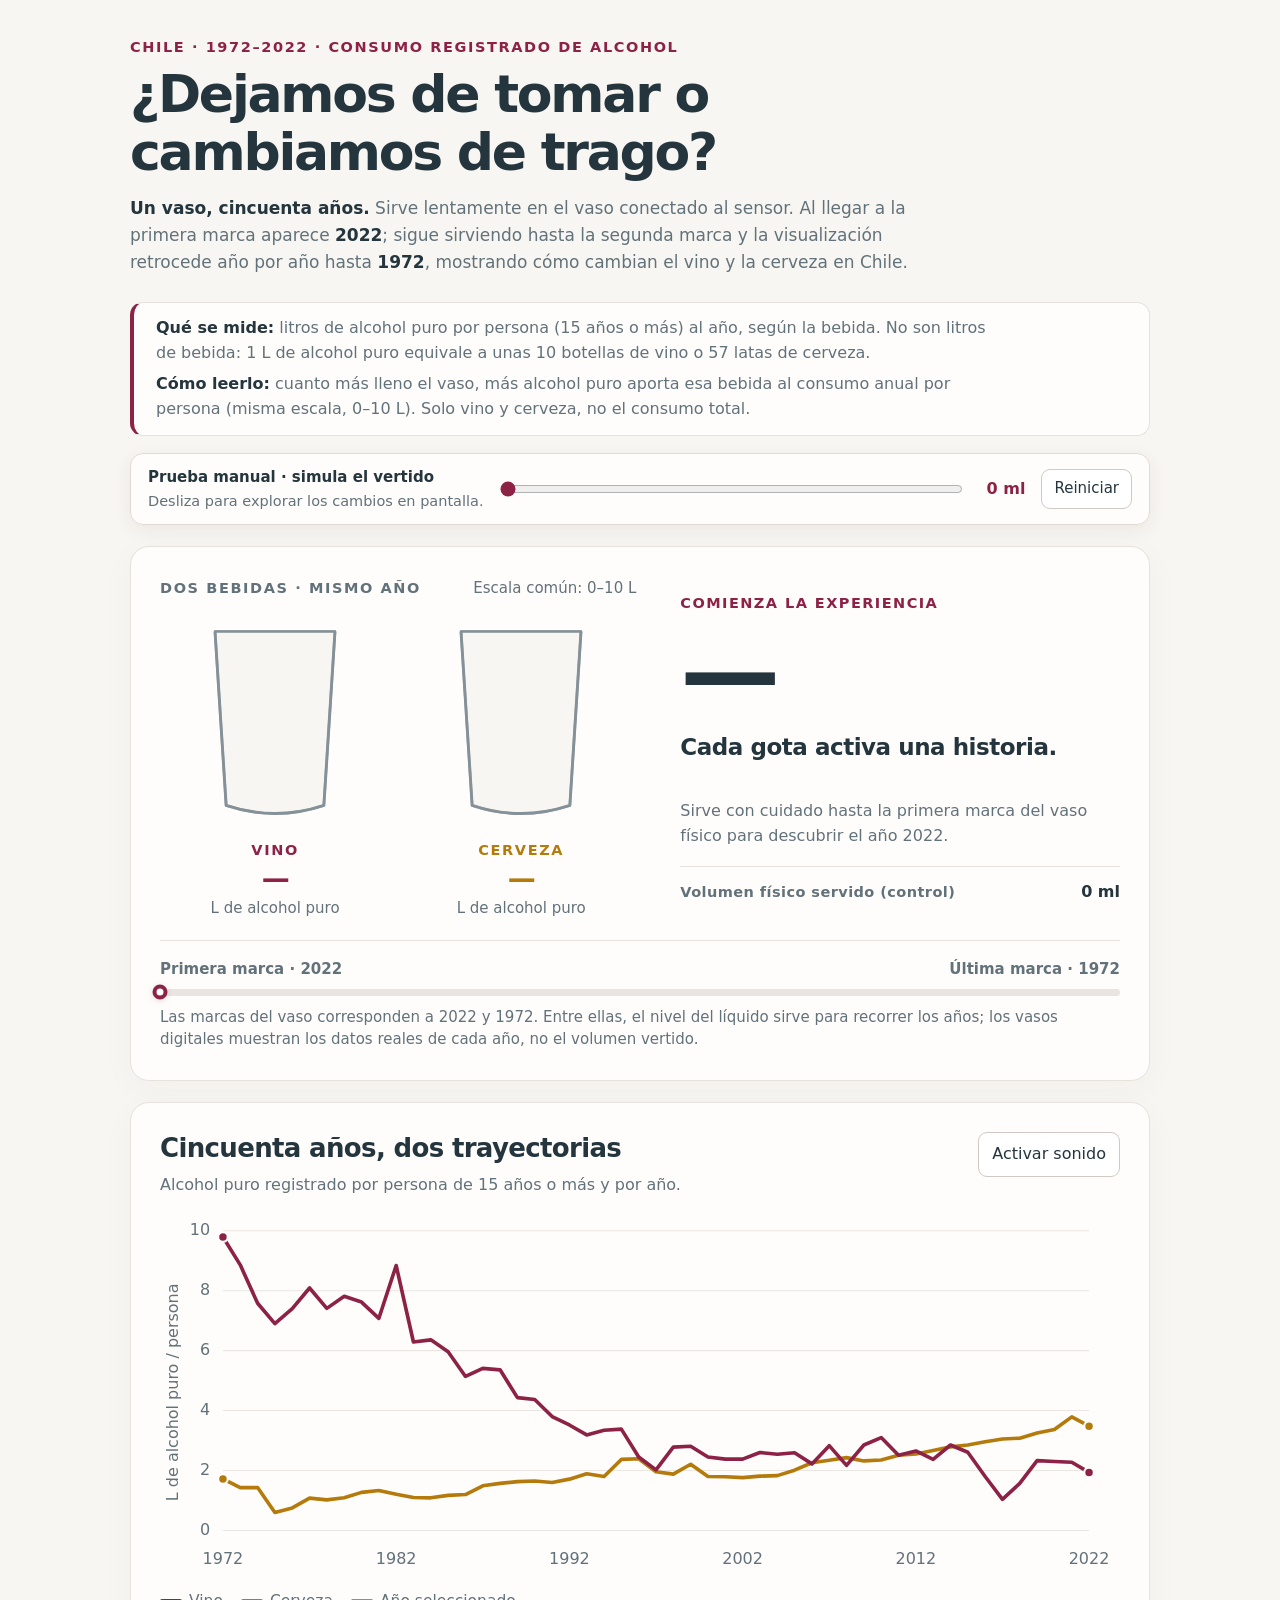
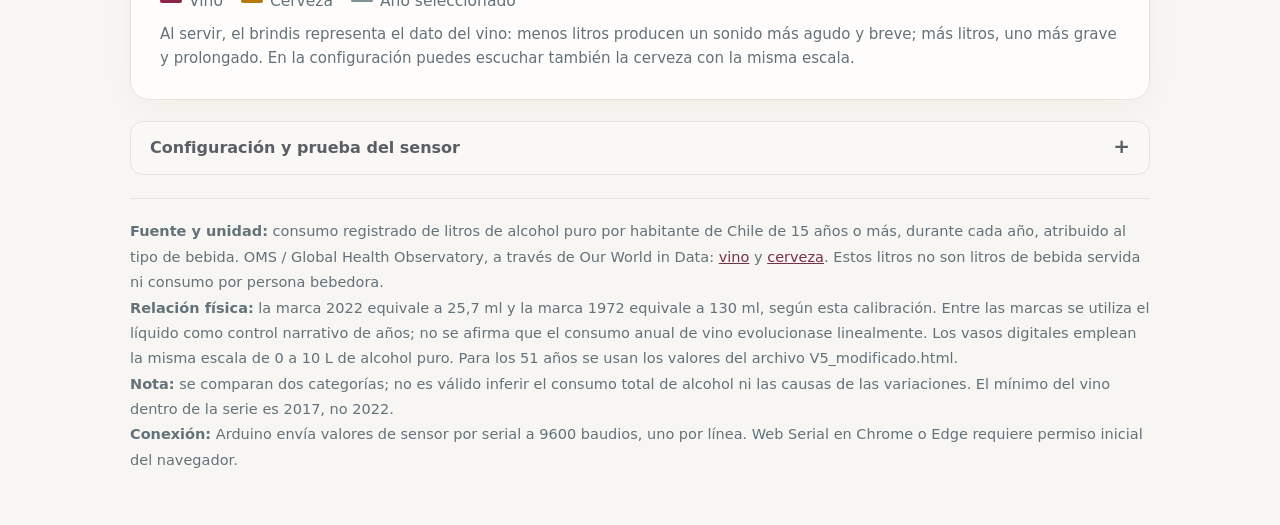
==== VersionFinal/index.html @ 6b710e1b "Version final" ====
<!doctype html>
<html lang="es">
<head>
<meta charset="utf-8">
<meta name="viewport" content="width=device-width, initial-scale=1, viewport-fit=cover">
<title>Chile · Un vaso, cincuenta años</title>
<link rel="stylesheet" href="styles.css">
</head>
<body><main>
<header>
  <div class="eyebrow">Chile · 1972–2022 · Consumo registrado de alcohol</div>
  <div class="header-actions">
    <div class="head-copy">
      <h1>¿Dejamos de tomar o cambiamos de trago?</h1>
      <p class="lead"><strong>Un vaso, cincuenta años.</strong> Sirve lentamente en el vaso conectado al sensor. Al llegar a la primera marca aparece <strong>2022</strong>; sigue sirviendo hasta la segunda marca y la visualización retrocede año por año hasta <strong>1972</strong>, mostrando cómo cambian el vino y la cerveza en Chile.</p>
    </div>
  </div>
</header>

<section class="context" aria-label="Qué se mide">
  <p><strong>Qué se mide:</strong> litros de alcohol puro por persona (15 años o más) al año, según la bebida. No son litros de bebida: 1 L de alcohol puro equivale a unas 10 botellas de vino o 57 latas de cerveza.</p>
  <p><strong>Cómo leerlo:</strong> cuanto más lleno el vaso, más alcohol puro aporta esa bebida al consumo anual por persona (misma escala, 0–10 L). Solo vino y cerveza, no el consumo total.</p>
</section>

<section class="manual-control" id="controlManual" aria-label="Control para probar la visualización sin Arduino">
  <div class="manual-intro">
    <label for="sim">Prueba manual · simula el vertido</label>
    <span class="manual-help">Desliza para explorar los cambios en pantalla.</span>
  </div>
  <div class="manual-input">
    <input id="sim" type="range" min="0" max="150" step="0.5" value="0" aria-label="Nivel simulado en mililitros">
    <span class="manual-number" id="simValor">0 ml</span>
  </div>
  <button id="reiniciar" type="button" class="manual-reset">Reiniciar</button>
</section>

<section class="card" aria-label="Recorrido interactivo por los años">
  <div class="story-layout">
    <div>
      <div class="glass-top"><p class="micro">Dos bebidas · mismo año</p><p class="note footnote">Escala común: 0–10 L</p></div>
      <div class="glass-grid">
        <div class="glass-item">
          <svg viewBox="0 0 210 265" role="img" aria-label="Cantidad anual de alcohol puro proveniente del vino en el año seleccionado">
            <defs><clipPath id="clipV"><path d="M35 25 L48 228 Q105 247 162 228 L175 25 Z"/></clipPath></defs>
            <path d="M35 25 L48 228 Q105 247 162 228 L175 25 Z" fill="#f8f6f2" stroke="#a8b0b4" stroke-width="3" stroke-linejoin="round"/>
            <g clip-path="url(#clipV)"><rect id="liqV" x="30" y="233" width="150" height="0" fill="#8d2247" opacity=".82"/></g>
            <path d="M35 25 L48 228 Q105 247 162 228 L175 25" fill="none" stroke="#849198" stroke-width="3.4" stroke-linejoin="round"/>
            <path d="M35 25 H175" stroke="#849198" stroke-width="2.5" stroke-linecap="round"/>
          </svg>
          <div class="name w">VINO</div>
          <div class="amount w" id="vinoValor">—</div>
          <div class="small">L de alcohol puro</div>
        </div>
        <div class="glass-item">
          <svg viewBox="0 0 210 265" role="img" aria-label="Cantidad anual de alcohol puro proveniente de la cerveza en el año seleccionado">
            <defs><clipPath id="clipC"><path d="M35 25 L48 228 Q105 247 162 228 L175 25 Z"/></clipPath></defs>
            <path d="M35 25 L48 228 Q105 247 162 228 L175 25 Z" fill="#f8f6f2" stroke="#a8b0b4" stroke-width="3" stroke-linejoin="round"/>
            <g clip-path="url(#clipC)"><rect id="liqC" x="30" y="233" width="150" height="0" fill="#b47b0c" opacity=".82"/></g>
            <path d="M35 25 L48 228 Q105 247 162 228 L175 25" fill="none" stroke="#849198" stroke-width="3.4" stroke-linejoin="round"/>
            <path d="M35 25 H175" stroke="#849198" stroke-width="2.5" stroke-linecap="round"/>
          </svg>
          <div class="name b">CERVEZA</div>
          <div class="amount b" id="cervezaValor">—</div>
          <div class="small">L de alcohol puro</div>
        </div>
      </div>
    </div>
    <div class="story-panel" aria-live="polite" aria-atomic="true">
      <div class="phase" id="fase">Comienza la experiencia</div>
      <div class="year" id="anioActual">—</div>
      <div class="story-title" id="tituloEtapa">Cada gota activa una historia.</div>
      <p class="story-description" id="descEtapa">Sirve con cuidado hasta la primera marca del vaso físico para descubrir el año 2022.</p>
      <div class="reading"><span class="micro">Volumen físico servido (control)</span><span class="value" id="mlFisico">0 ml</span></div>
    </div>
  </div>
  <div class="progress-section">
    <div class="progress-caption"><span>Primera marca · 2022</span><span>Última marca · 1972</span></div>
    <div class="progress-track" role="progressbar" aria-label="Recorrido desde 2022 hacia 1972" aria-valuemin="0" aria-valuemax="100" aria-valuenow="0" id="barraProgreso"><div class="progress-fill" id="progreso"></div><div class="progress-head" id="cabeza"></div></div>
    <p class="progress-help" id="ayudaProgreso">Las marcas del vaso corresponden a 2022 y 1972. Entre ellas, el nivel del líquido sirve para recorrer los años; los vasos digitales muestran los datos reales de cada año, no el volumen vertido.</p>
  </div>
</section>

<section class="card" aria-label="Gráfico temporal comparativo">
  <div class="chart-top"><div><h2>Cincuenta años, dos trayectorias</h2><p id="subGraf">Alcohol puro registrado por persona de 15 años o más y por año.</p></div><button id="sonido" type="button" aria-pressed="false">Activar sonido</button></div>
  <div class="chart-scroll" role="region" aria-label="Gráfico temporal desplazable horizontalmente">
    <svg id="chart" viewBox="0 0 900 355" role="img" aria-label="Gráfico de líneas del consumo de vino y cerveza en Chile entre 1972 y 2022, con el año seleccionado destacado"></svg>
  </div>
  <div class="legend"><span class="key"><i class="sw sw-wine"></i>Vino</span><span class="key"><i class="sw sw-beer"></i>Cerveza</span><span class="key"><i class="sw sw-selected"></i>Año seleccionado</span></div><p class="footnote">Al servir, el brindis representa el dato del vino: menos litros producen un sonido más agudo y breve; más litros, uno más grave y prolongado. En la configuración puedes escuchar también la cerveza con la misma escala.</p>
</section>

<section class="card reveal" id="revelacion" hidden aria-label="Conclusión de la experiencia">
  <div class="micro flag">Descubrimiento final · 1972 → 2022</div>
  <h2 class="reveal-title">50 años. Dos bebidas. Un cambio de protagonismo.</h2>
  <div class="contrast">
    <div class="delta"><div class="micro w">Vino</div><div class="delta-n w" id="deltaV">−80%</div><div class="delta-note">de 9,79 a 1,93 L</div></div>
    <div class="delta"><div class="micro b">Cerveza</div><div class="delta-n b" id="deltaC">+102%</div><div class="delta-note">de 1,72 a 3,48 L</div></div>
  </div>
  <div class="composition">
    <h3>¿Cuánto aportaba cada bebida al alcohol de vino y cerveza?</h3>
    <p class="disclaimer">Porcentaje del alcohol puro que aportaba cada bebida, sumando <strong>solo vino y cerveza</strong> en cada año.</p>
    <div class="comp-row"><span class="comp-year">1972</span><div class="comp-track" aria-label="1972: 85 % vino y 15 % cerveza"><div class="comp-wine" id="compV72"></div><div class="comp-beer" id="compC72"></div></div><span class="comp-total">11,51 L juntos</span></div>
    <div class="comp-row"><span class="comp-year">2022</span><div class="comp-track" aria-label="2022: 36 % vino y 64 % cerveza"><div class="comp-wine" id="compV22"></div><div class="comp-beer" id="compC22"></div></div><span class="comp-total">5,41 L juntos</span></div>
    <p class="footnote">Las barras comparan proporciones dentro de estas dos bebidas; las cifras de la derecha muestran su suma en litros. No incluyen otras bebidas alcohólicas.</p>
  </div>
  <p class="disclaimer conclusion-note"><strong>Lo que muestran los datos:</strong> el vino perdió peso y la cerveza lo ganó. Esto no demuestra que se mantuviera el consumo total de alcohol ni explica las causas del cambio.</p>
</section>

<details class="details" id="tecnico">
  <summary>Configuración y prueba del sensor</summary>
  <div class="details-body">
    <p class="note">La página utiliza automáticamente puertos Arduino ya autorizados. Para el primer uso, Chrome o Edge necesitan que autorices el puerto desde este panel (en un contexto seguro, como localhost o HTTPS).</p>
    <div class="control-row"><button id="autorizar" class="primary" type="button">Autorizar Arduino (primer uso)</button><button id="probar" type="button">Escuchar recorrido del vino</button><button id="escucharCerveza" type="button">Escuchar recorrido de la cerveza</button><span id="estado" class="status" role="status" aria-live="polite">Buscando un puerto autorizado…</span></div>    <div class="cal">
      <div class="item"><label>Lectura del sensor ahora</label><strong id="crudo">—</strong></div>
      <div class="item"><label for="mlRef">Mililitros en marca 1972</label><input id="mlRef" type="number" min="11" value="130"></div>
      <div class="item"><label for="c0">Valor al tocar el líquido</label><div class="control-row"><input id="c0" type="number" value="200"><button id="fijar0" type="button">Usar lectura actual</button></div></div>
      <div class="item"><label for="c22">Valor en marca 2022</label><div class="control-row"><input id="c22" type="number" value="560"><button id="fijar22" type="button">Usar lectura actual</button></div></div>
      <div class="item"><label for="c72">Valor en marca 1972</label><div class="control-row"><input id="c72" type="number" value="645"><button id="fijar72" type="button">Usar lectura actual</button></div></div>
    </div>
    <p class="footnote"><strong>Cómo interpretar el audio:</strong> utilizamos el brindis adjunto y una escala única de 0 a 21 L de alcohol puro. El tono se comprime mediante una raíz cuadrada: cerca de 0 L suena aproximadamente 1,5 octavas más agudo que la grabación; alrededor de 5,25 L, a su tono original; y a 21 L, 1,5 octavas más grave. Un tono más grave también dura más. El valor cero y los datos ausentes son silenciosos. Puedes escuchar la serie anual completa de cada bebida, desde 1972 hasta 2022, sin interpolación y con una pausa breve entre muestras. La altura del sonido codifica magnitud, no copas reales.</p>
    <p class="footnote">La lectura se estabiliza con una mediana de 1,5 segundos. Se calibra con dos tramos para compensar la respuesta no lineal del sensor. El botón de lectura actual copia el valor recibido. Calibra con el mismo líquido que usarás en la demostración. Los cambios se aplican de inmediato.</p>
  </div>
</details>

<footer>
<strong>Fuente y unidad:</strong> consumo registrado de litros de alcohol puro por habitante de Chile de 15 años o más, durante cada año, atribuido al tipo de bebida. OMS / Global Health Observatory, a través de Our World in Data: <a href="https://ourworldindata.org/grapher/wine-consumption-per-capita" target="_blank" rel="noopener">vino</a> y <a href="https://ourworldindata.org/grapher/beer-consumption-per-person" target="_blank" rel="noopener">cerveza</a>. Estos litros no son litros de bebida servida ni consumo por persona bebedora.<br>
<strong>Relación física:</strong> la marca 2022 equivale a <span id="ref22">25,7</span> ml y la marca 1972 equivale a <span id="ref72">130</span> ml, según esta calibración. Entre las marcas se utiliza el líquido como control narrativo de años; no se afirma que el consumo anual de vino evolucionase linealmente. Los vasos digitales emplean la misma escala de 0 a 10 L de alcohol puro. Para los 51 años se usan los valores del archivo V5_modificado.html.<br>
<strong>Nota:</strong> se comparan dos categorías; no es válido inferir el consumo total de alcohol ni las causas de las variaciones. El mínimo del vino dentro de la serie es 2017, no 2022.<br>
<strong>Conexión:</strong> Arduino envía valores de sensor por serial a 9600 baudios, uno por línea. Web Serial en Chrome o Edge requiere permiso inicial del navegador.
</footer>
</main>
<script src="script.js" defer></script>
</body></html>
---- VersionFinal/styles.css ----
:root{color-scheme:light;--bg:#f8f6f2;--card:#fffdfb;--ink:#24353e;--muted:#62727a;--border:#e6e2dd;--wine:#8d2247;--wine-bg:#f7ebef;--beer:#b47b0c;--beer-bg:#fcf1d9;--glass:#88969f;--shadow:0 8px 34px rgba(58,45,41,.035)}
*{box-sizing:border-box}
html{scroll-behavior:smooth}
body{margin:0;background:var(--bg);color:var(--ink);font:16px/1.55 system-ui,-apple-system,"Segoe UI",sans-serif}
main{max-width:1060px;margin:auto;padding:36px 20px 52px}
h1,h2,h3,p{margin-top:0}
h1{font-size:clamp(32px,5vw,52px);letter-spacing:-.043em;line-height:1.11;margin:8px 0 13px;max-width:850px}
h2{font-size:clamp(20px,2.5vw,26px);line-height:1.24;letter-spacing:-.025em;margin-bottom:9px}
h3{font-size:18px;margin-bottom:8px}
p{margin-bottom:12px}
.eyebrow,.micro{font-size:14.5px;letter-spacing:.11em;text-transform:uppercase;font-weight:800}
.eyebrow{color:var(--wine)}
.micro{color:var(--muted)}
.lead{max-width:790px;color:var(--muted);font-size:17px;line-height:1.6}
.lead strong{color:var(--ink)}
.header-actions{display:flex;justify-content:space-between;gap:16px;align-items:flex-start;flex-wrap:wrap}
.head-copy{flex:1;min-width:0}
.pill{display:inline-flex;gap:8px;align-items:center;border:1px solid var(--border);border-radius:30px;padding:7px 12px;background:var(--card);font-size:14.5px;color:var(--muted)}
.pill .dot{width:7px;height:7px;background:#af9b7a;border-radius:50%}
.pill.live .dot{background:#28836b}
button{font:inherit;border:1px solid #d0c9c4;background:#fff;color:var(--ink);border-radius:9px;padding:9px 13px;cursor:pointer;transition:background .15s,border-color .15s}
button:hover{background:#f6f0ef;border-color:#c9b9bb}
button.primary{background:var(--wine);color:white;border-color:var(--wine)}
button.primary:hover{background:#731b3b}
button:disabled{opacity:.55;cursor:not-allowed}
button:focus-visible,input:focus-visible,summary:focus-visible{outline:3px solid #bf8fa4;outline-offset:3px}
.card{background:var(--card);border:1px solid var(--border);border-radius:19px;box-shadow:var(--shadow);padding:clamp(19px,3vw,29px);margin:21px 0}
.story-layout{display:grid;grid-template-columns:minmax(0,1.04fr) minmax(0,.96fr);gap:clamp(20px,4vw,44px);align-items:center}
.glass-top{display:flex;justify-content:space-between;align-items:baseline;gap:10px;flex-wrap:wrap;margin-bottom:10px}
.glass-top .micro{margin:0}
.glass-top .note{margin:0}
.glass-grid{display:grid;grid-template-columns:1fr 1fr;gap:16px}
.glass-item{min-width:0;text-align:center}
.glass-item svg{width:min(100%,180px);height:auto;display:block;margin:auto;overflow:visible}
.glass-item .name{font-size:14.5px;font-weight:850;letter-spacing:.11em;margin-top:1px}
.glass-item .amount{font-size:clamp(21px,3vw,28px);font-weight:850;letter-spacing:-.04em;line-height:1.3;font-variant-numeric:tabular-nums}
.glass-item .small{font-size:15px;color:var(--muted);min-height:20px}
.w{color:var(--wine)}.b{color:var(--beer)}
#liqV,#liqC{transition:y .32s ease-out,height .32s ease-out}
.story-panel{min-width:0;align-self:stretch;display:flex;flex-direction:column;justify-content:center}
.phase{font-size:14.5px;font-weight:800;letter-spacing:.1em;color:var(--wine);text-transform:uppercase;margin-bottom:6px}
.year{font-size:clamp(56px,9vw,100px);font-weight:850;line-height:1.02;letter-spacing:-.065em;font-variant-numeric:tabular-nums;margin:0 0 10px}
.story-title{font-size:clamp(18px,2.3vw,23px);line-height:1.3;font-weight:720;letter-spacing:-.02em;min-height:2.6em;margin-bottom:7px}
.story-description{font-size:16px;color:var(--muted);min-height:3em;margin-bottom:10px}
.reading{border-top:1px solid var(--border);padding-top:13px;margin-top:7px;display:flex;align-items:baseline;justify-content:space-between;gap:12px;flex-wrap:wrap}
.reading .micro{letter-spacing:.03em;text-transform:none;font-weight:650}
.reading .value{font-size:16px;font-weight:800;font-variant-numeric:tabular-nums}
.progress-section{border-top:1px solid var(--border);margin-top:19px;padding-top:17px}
.progress-caption{display:flex;justify-content:space-between;gap:12px;color:var(--muted);font-size:15px;font-weight:700;margin-bottom:8px}
.progress-track{position:relative;background:#e9e5e2;height:7px;border-radius:10px}
.progress-fill{height:100%;background:linear-gradient(90deg,#c695ae,#8d2247);border-radius:10px;width:0%;transition:width .26s ease}
.progress-head{position:absolute;top:50%;left:0%;width:15px;height:15px;background:#fff;border:4px solid var(--wine);border-radius:50%;transform:translate(-50%,-50%);box-shadow:0 1px 6px #0002;transition:left .26s ease}
.progress-help{font-size:15px;color:var(--muted);margin:10px 0 0;line-height:1.5}
.chart-top{display:flex;justify-content:space-between;align-items:flex-start;gap:10px;flex-wrap:wrap;margin-bottom:5px}
.chart-top p{font-size:16px;color:var(--muted);margin:0}
svg#chart{display:block;width:100%;height:auto;overflow:visible}
svg text{font-family:system-ui,-apple-system,"Segoe UI",sans-serif;font-size:15px;fill:var(--muted)}
.legend{display:flex;gap:18px;flex-wrap:wrap;font-size:15.5px;color:var(--muted);margin-top:7px}
.key{display:inline-flex;gap:7px;align-items:center}
.sw{width:22px;height:4px;border-radius:2px}
#focus{transition:transform .25s ease}
#focus circle{transition:cy .25s ease}
#focus[hidden]{display:none}
.reveal{border-color:#ddc2cc;background:linear-gradient(125deg,#fffdfb 45%,#fff7f7 100%);scroll-margin-top:20px}
.reveal[hidden]{display:none}
.reveal .flag{color:var(--wine)}
.reveal-title{font-size:clamp(24px,4vw,36px);max-width:720px;letter-spacing:-.035em;line-height:1.19;margin:11px 0 18px}
.contrast{display:grid;grid-template-columns:1fr 1fr;gap:13px;margin:17px 0 13px}
.delta{border:1px solid var(--border);border-radius:13px;background:#fff;padding:15px 17px}
.delta .delta-n{font-weight:850;font-size:clamp(33px,4.8vw,48px);line-height:1.2;letter-spacing:-.05em;font-variant-numeric:tabular-nums}
.delta .delta-note{font-size:15px;color:var(--muted)}
.composition{border-top:1px solid var(--border);padding-top:15px;margin-top:17px}
.composition h3{font-size:17px;margin-bottom:3px}
.comp-row{display:grid;grid-template-columns:52px 1fr auto;align-items:center;gap:12px;margin:10px 0}
.comp-year{font-size:16px;font-weight:800}
.comp-total{font-size:15px;color:var(--muted);white-space:nowrap}
.comp-track{display:flex;overflow:hidden;border-radius:5px;height:20px;background:#eee}
.comp-wine{background:var(--wine)}.comp-beer{background:var(--beer)}
.footnote{font-size:15px;color:var(--muted);line-height:1.6;margin:9px 0 0}
.disclaimer{color:var(--muted);font-size:16px;max-width:850px;line-height:1.6}
.details{border:1px solid var(--border);border-radius:13px;padding:0 17px;margin:18px 0;background:#faf8f5}
.details summary{cursor:pointer;list-style:none;padding:14px 2px;font-size:16px;font-weight:700;color:#5a5f65;display:flex;justify-content:space-between;gap:16px}
.details summary::-webkit-details-marker{display:none}
.details summary:after{content:'+';font-size:20px;line-height:1}
.details[open] summary:after{content:'−'}
.details-body{border-top:1px solid var(--border);padding:15px 2px 19px}
.details-body .note{font-size:15px;color:var(--muted)}
.control-row{display:flex;align-items:center;gap:12px;flex-wrap:wrap;margin:10px 0}
label{font-size:15px;color:var(--muted);font-weight:750;display:block}
input[type=number]{font:inherit;width:95px;max-width:100%;padding:7px 8px;border:1px solid var(--border);border-radius:7px}
input[type=range]{width:100%;accent-color:var(--wine);cursor:pointer}
.cal{display:grid;grid-template-columns:repeat(2,minmax(0,1fr));gap:14px;margin-top:14px}
.cal .item{display:flex;flex-direction:column;align-items:flex-start;gap:6px}
.cal .control-row{margin:0}
.status{font-size:15px;color:var(--muted)}
footer{border-top:1px solid var(--border);padding-top:20px;margin-top:23px;font-size:14.5px;line-height:1.75;color:var(--muted)}
a{color:#76314b}
@media(max-width:700px){main{padding:25px 15px 40px}.story-layout{grid-template-columns:1fr;gap:24px}.story-panel{border-top:1px solid var(--border);padding-top:20px}.year{font-size:70px}.story-title,.story-description{min-height:0}.glass-item svg{width:min(100%,145px)}.contrast{gap:9px}.delta{padding:13px}.cal{grid-template-columns:1fr}.comp-row{grid-template-columns:43px 1fr;gap:7px}.comp-total{grid-column:2;justify-self:end;margin-top:-2px}}
@media(max-width:390px){.contrast{grid-template-columns:1fr}.year{font-size:60px}.lead{font-size:16px}}
@media(prefers-reduced-motion:reduce){*,*::before,*::after{scroll-behavior:auto!important;transition:none!important;animation:none!important}}
/* Control de prueba: junto a los vasos y disponible también al desplazarse al gráfico. */
.manual-control{
  position:sticky;top:10px;z-index:10;
  display:flex;align-items:center;gap:16px;
  margin:17px 0 4px;padding:12px 17px;
  border:1px solid #e2d9d4;border-radius:13px;
  background:rgba(255,253,251,.96);box-shadow:0 5px 18px rgba(58,45,41,.07);
  backdrop-filter:blur(8px)
}
.manual-control[hidden]{display:none!important}
.manual-intro{min-width:185px;display:flex;flex-direction:column;gap:1px}
.manual-intro label{font-size:15px;font-weight:800;color:var(--ink)}
.manual-help{font-size:14.5px;color:var(--muted)}
.manual-input{display:flex;align-items:center;gap:12px;min-width:0;flex:1}
.manual-input input{flex:1;min-width:90px;margin:0}
.manual-number{min-width:50px;white-space:nowrap;color:var(--wine);font-size:16px;font-weight:800;font-variant-numeric:tabular-nums;text-align:right}
.manual-reset{padding:7px 12px;white-space:nowrap;font-size:15px}
.sw-wine{background:var(--wine)}.sw-beer{background:var(--beer)}.sw-selected{background:#849198;height:3px}
#compV72{width:85.1%}#compV22{width:35.7%}#compC72,#compC22{flex:1}
.conclusion-note{margin:18px 0 0}
@media(max-width:700px){
  .manual-control{top:6px;gap:7px 10px;padding:10px 12px;flex-wrap:wrap}
  .manual-intro{flex:1;min-width:60%;gap:0}
  .manual-input{order:3;flex:0 0 100%}
  .manual-reset{margin-left:auto;font-size:15px;padding:6px 10px}
}


/* Lectura accesible del gráfico en pantallas estrechas. */
.chart-scroll{overflow-x:auto;overscroll-behavior-x:contain}
@media(max-width:700px){.chart-scroll #chart{width:690px;max-width:none}}

/* Contexto inicial: qué se mide y cómo leerlo. */
.context{margin:14px 0 4px;padding:13px clamp(16px,3vw,22px);border:1px solid var(--border);border-left:4px solid var(--wine);border-radius:13px;background:var(--card);color:var(--muted);font-size:16px;line-height:1.55}
.context p{margin:0 0 6px;max-width:850px}
.context p:last-child{margin-bottom:0}
.context strong{color:var(--ink)}
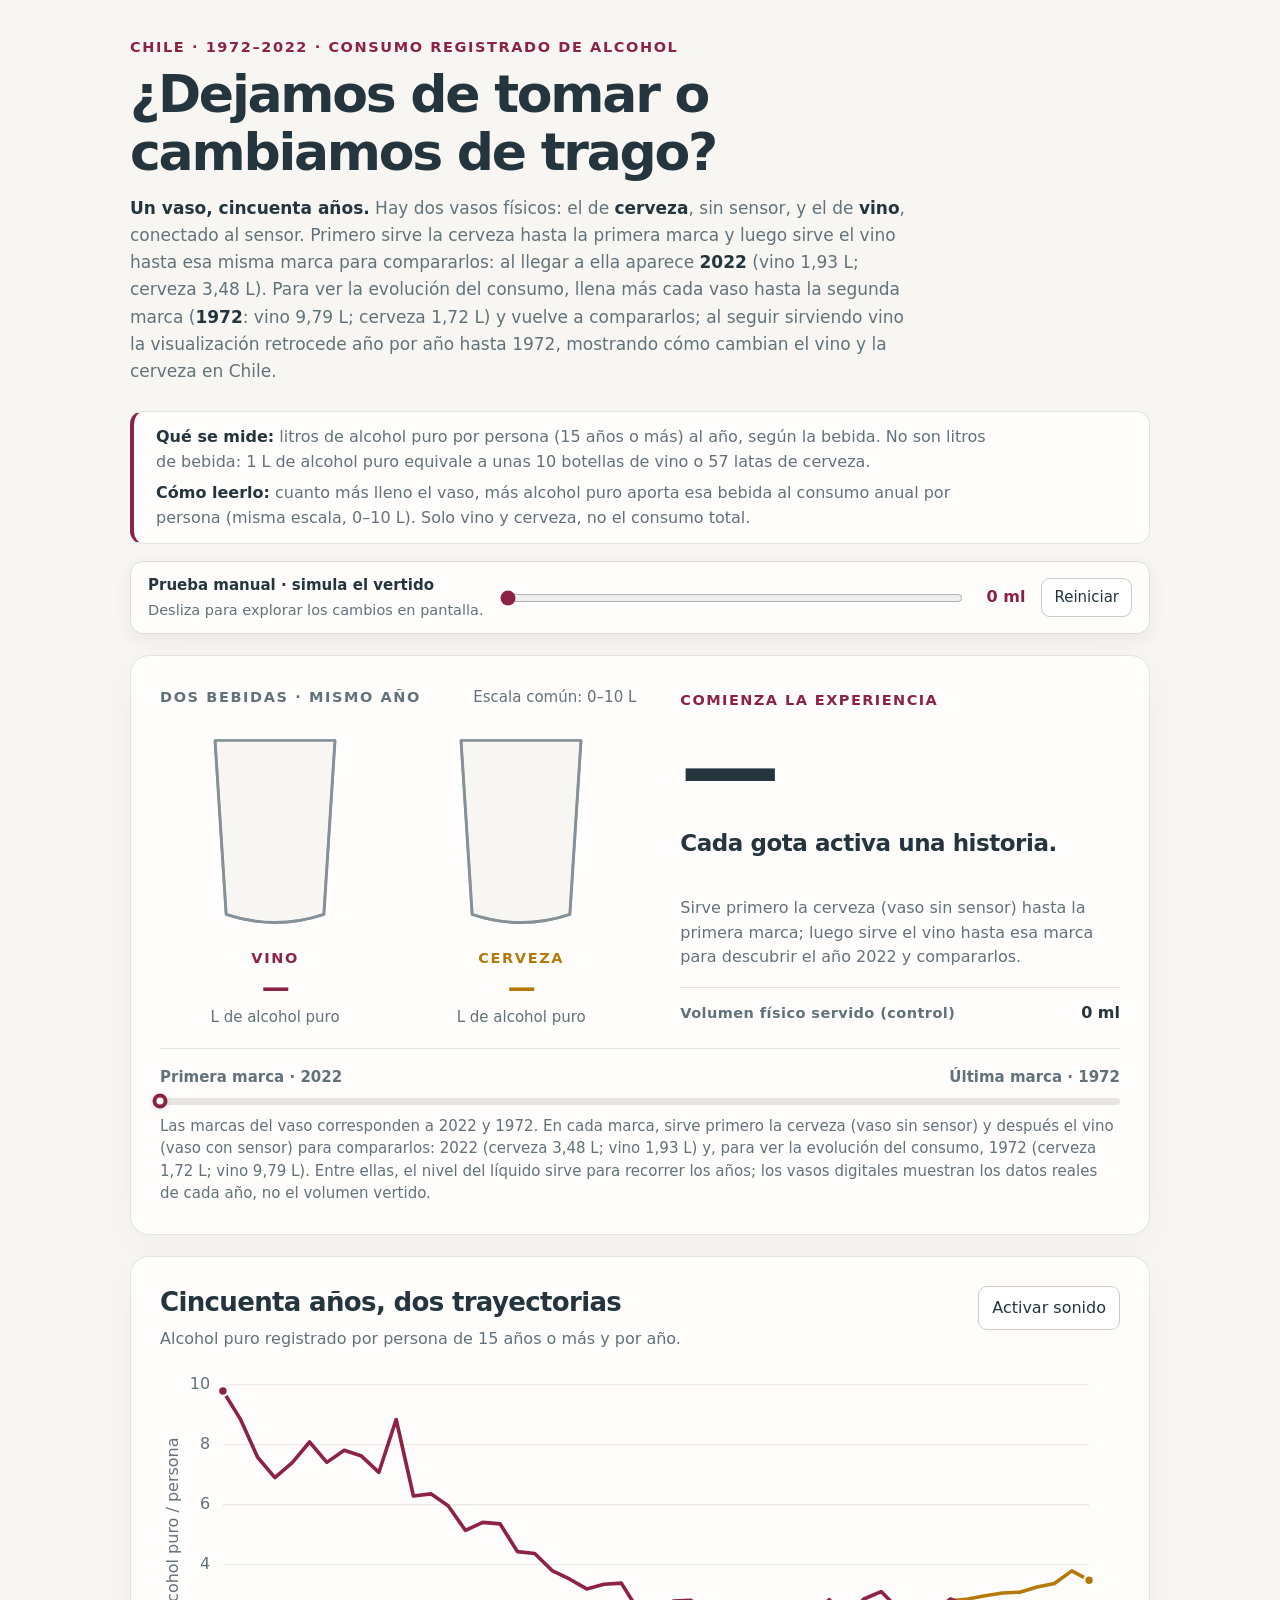
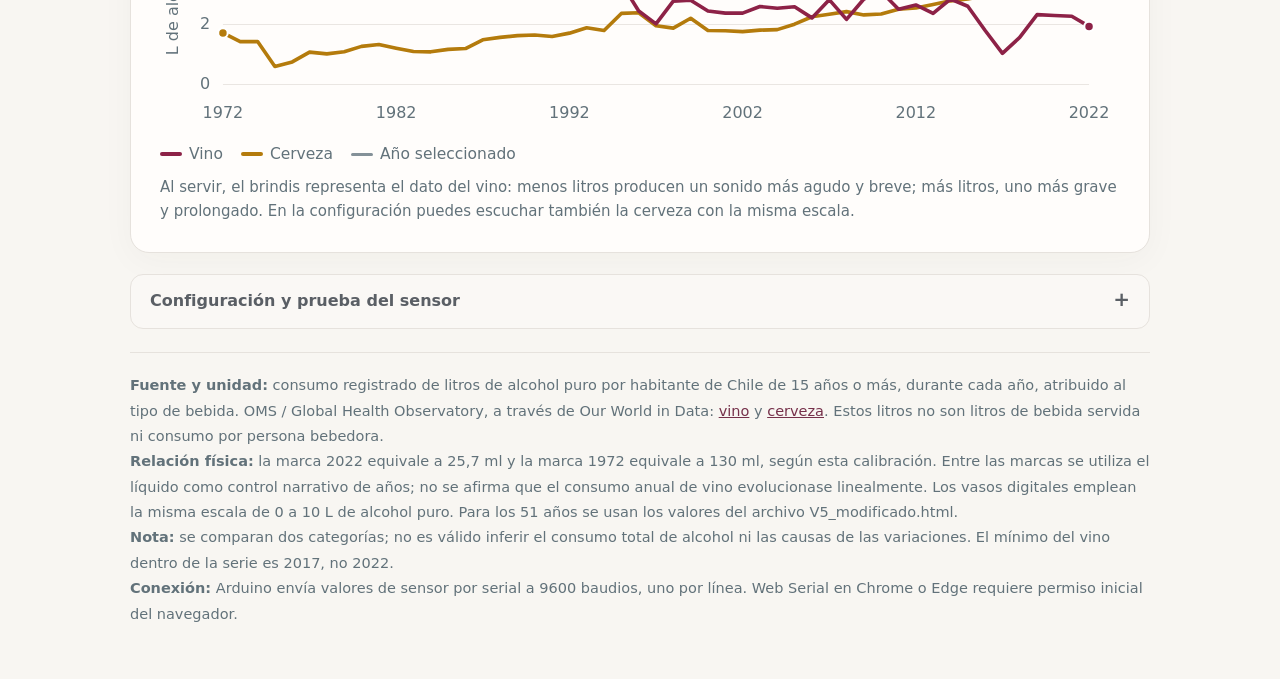
==== commit b10b3bbd: "Actualiza version final" ====
--- a/VersionFinal/index.html
+++ b/VersionFinal/index.html
@@ -12,7 +12,7 @@
   <div class="header-actions">
     <div class="head-copy">
       <h1>¿Dejamos de tomar o cambiamos de trago?</h1>
-      <p class="lead"><strong>Un vaso, cincuenta años.</strong> Sirve lentamente en el vaso conectado al sensor. Al llegar a la primera marca aparece <strong>2022</strong>; sigue sirviendo hasta la segunda marca y la visualización retrocede año por año hasta <strong>1972</strong>, mostrando cómo cambian el vino y la cerveza en Chile.</p>
+      <p class="lead"><strong>Un vaso, cincuenta años.</strong> Hay dos vasos físicos: el de <strong>cerveza</strong>, sin sensor, y el de <strong>vino</strong>, conectado al sensor. Primero sirve la cerveza hasta la primera marca y luego sirve el vino hasta esa misma marca para compararlos: al llegar a ella aparece <strong>2022</strong> (vino 1,93 L; cerveza 3,48 L). Para ver la evolución del consumo, llena más cada vaso hasta la segunda marca (<strong>1972</strong>: vino 9,79 L; cerveza 1,72 L) y vuelve a compararlos; al seguir sirviendo vino la visualización retrocede año por año hasta 1972, mostrando cómo cambian el vino y la cerveza en Chile.</p>
     </div>
   </div>
 </header>
@@ -69,14 +69,14 @@
       <div class="phase" id="fase">Comienza la experiencia</div>
       <div class="year" id="anioActual">—</div>
       <div class="story-title" id="tituloEtapa">Cada gota activa una historia.</div>
-      <p class="story-description" id="descEtapa">Sirve con cuidado hasta la primera marca del vaso físico para descubrir el año 2022.</p>
+      <p class="story-description" id="descEtapa">Sirve primero la cerveza (vaso sin sensor) hasta la primera marca; luego sirve el vino hasta esa marca para descubrir el año 2022 y compararlos.</p>
       <div class="reading"><span class="micro">Volumen físico servido (control)</span><span class="value" id="mlFisico">0 ml</span></div>
     </div>
   </div>
   <div class="progress-section">
     <div class="progress-caption"><span>Primera marca · 2022</span><span>Última marca · 1972</span></div>
     <div class="progress-track" role="progressbar" aria-label="Recorrido desde 2022 hacia 1972" aria-valuemin="0" aria-valuemax="100" aria-valuenow="0" id="barraProgreso"><div class="progress-fill" id="progreso"></div><div class="progress-head" id="cabeza"></div></div>
-    <p class="progress-help" id="ayudaProgreso">Las marcas del vaso corresponden a 2022 y 1972. Entre ellas, el nivel del líquido sirve para recorrer los años; los vasos digitales muestran los datos reales de cada año, no el volumen vertido.</p>
+    <p class="progress-help" id="ayudaProgreso">Las marcas del vaso corresponden a 2022 y 1972. En cada marca, sirve primero la cerveza (vaso sin sensor) y después el vino (vaso con sensor) para compararlos: 2022 (cerveza 3,48 L; vino 1,93 L) y, para ver la evolución del consumo, 1972 (cerveza 1,72 L; vino 9,79 L). Entre ellas, el nivel del líquido sirve para recorrer los años; los vasos digitales muestran los datos reales de cada año, no el volumen vertido.</p>
   </div>
 </section>
 
